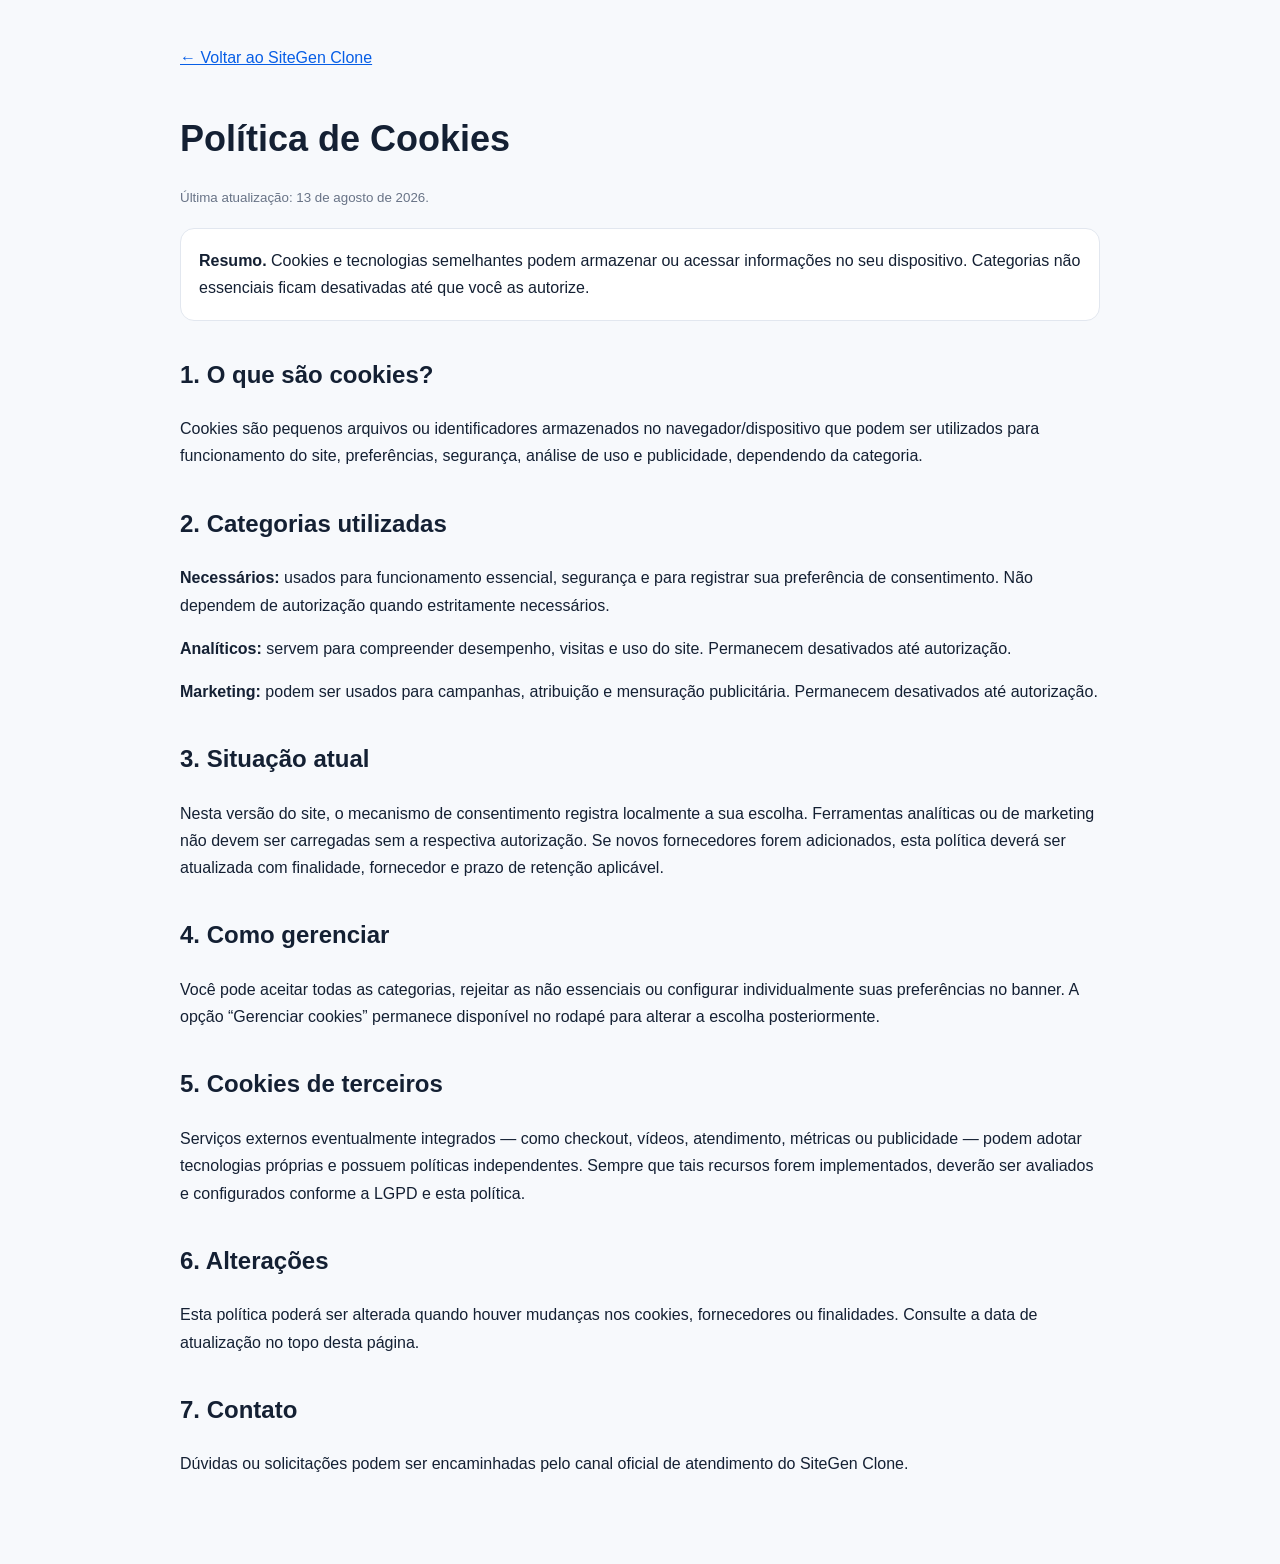
==== cookies.html @ 2927a45b "Add files via upload" ====
<!doctype html><html lang="pt-BR"><head><meta charset="utf-8"><meta name="viewport" content="width=device-width,initial-scale=1"><title>Política de Cookies — SiteGen Clone</title><style>
body{font-family:Arial,sans-serif;margin:0;background:#f7f9fc;color:#142033;line-height:1.7}
main{max-width:920px;margin:auto;padding:44px 22px 70px}h1{font-size:36px;line-height:1.1}h2{margin-top:34px}a{color:#075ee6}.back{display:inline-block;margin-bottom:24px}.box{background:white;border:1px solid #e2e7ef;border-radius:14px;padding:18px;margin:18px 0}small{color:#687386}
</style></head><body><main><a class="back" href="/">← Voltar ao SiteGen Clone</a>
<h1>Política de Cookies</h1>
<p><small>Última atualização: 13 de agosto de 2026.</small></p>
<div class="box"><strong>Resumo.</strong> Cookies e tecnologias semelhantes podem armazenar ou acessar informações no seu dispositivo. Categorias não essenciais ficam desativadas até que você as autorize.</div>
<h2>1. O que são cookies?</h2>
<p>Cookies são pequenos arquivos ou identificadores armazenados no navegador/dispositivo que podem ser utilizados para funcionamento do site, preferências, segurança, análise de uso e publicidade, dependendo da categoria.</p>
<h2>2. Categorias utilizadas</h2>
<p><strong>Necessários:</strong> usados para funcionamento essencial, segurança e para registrar sua preferência de consentimento. Não dependem de autorização quando estritamente necessários.</p>
<p><strong>Analíticos:</strong> servem para compreender desempenho, visitas e uso do site. Permanecem desativados até autorização.</p>
<p><strong>Marketing:</strong> podem ser usados para campanhas, atribuição e mensuração publicitária. Permanecem desativados até autorização.</p>
<h2>3. Situação atual</h2>
<p>Nesta versão do site, o mecanismo de consentimento registra localmente a sua escolha. Ferramentas analíticas ou de marketing não devem ser carregadas sem a respectiva autorização. Se novos fornecedores forem adicionados, esta política deverá ser atualizada com finalidade, fornecedor e prazo de retenção aplicável.</p>
<h2>4. Como gerenciar</h2>
<p>Você pode aceitar todas as categorias, rejeitar as não essenciais ou configurar individualmente suas preferências no banner. A opção “Gerenciar cookies” permanece disponível no rodapé para alterar a escolha posteriormente.</p>
<h2>5. Cookies de terceiros</h2>
<p>Serviços externos eventualmente integrados — como checkout, vídeos, atendimento, métricas ou publicidade — podem adotar tecnologias próprias e possuem políticas independentes. Sempre que tais recursos forem implementados, deverão ser avaliados e configurados conforme a LGPD e esta política.</p>
<h2>6. Alterações</h2>
<p>Esta política poderá ser alterada quando houver mudanças nos cookies, fornecedores ou finalidades. Consulte a data de atualização no topo desta página.</p>
<h2>7. Contato</h2>
<p>Dúvidas ou solicitações podem ser encaminhadas pelo canal oficial de atendimento do SiteGen Clone.</p>
</main></body></html>
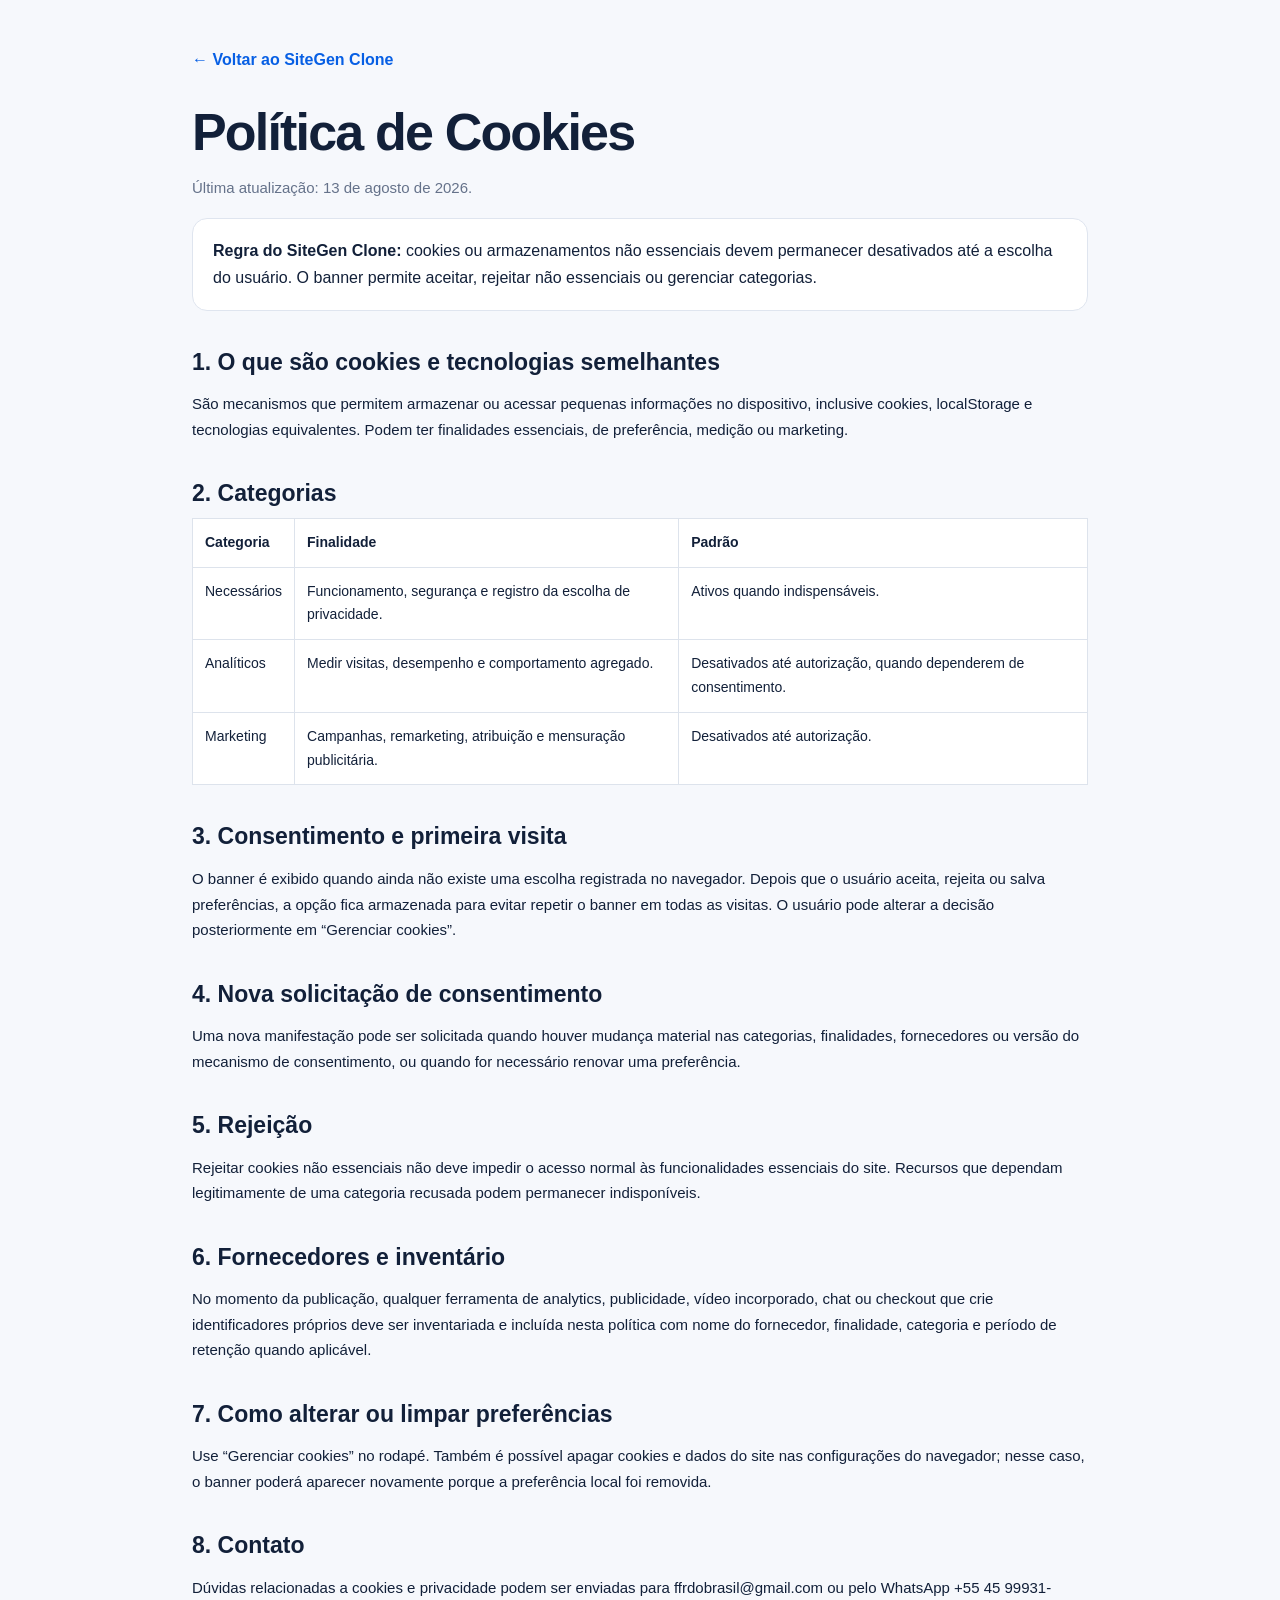
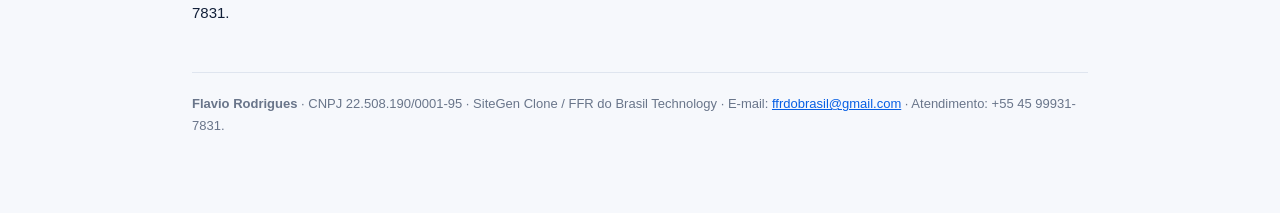
==== commit f0e254af: "Add files via upload" ====
--- a/cookies.html
+++ b/cookies.html
@@ -1,24 +1,53 @@
-<!doctype html><html lang="pt-BR"><head><meta charset="utf-8"><meta name="viewport" content="width=device-width,initial-scale=1"><title>Política de Cookies — SiteGen Clone</title><style>
-body{font-family:Arial,sans-serif;margin:0;background:#f7f9fc;color:#142033;line-height:1.7}
-main{max-width:920px;margin:auto;padding:44px 22px 70px}h1{font-size:36px;line-height:1.1}h2{margin-top:34px}a{color:#075ee6}.back{display:inline-block;margin-bottom:24px}.box{background:white;border:1px solid #e2e7ef;border-radius:14px;padding:18px;margin:18px 0}small{color:#687386}
-</style></head><body><main><a class="back" href="/">← Voltar ao SiteGen Clone</a>
+<!doctype html><html lang="pt-BR"><head><meta charset="utf-8"><meta name="viewport" content="width=device-width,initial-scale=1"><title>Política de Cookies — SiteGen Clone</title>
+<style>
+:root{color-scheme:light}
+*{box-sizing:border-box}
+body{font-family:Arial,Helvetica,sans-serif;margin:0;background:#f6f8fc;color:#122039;line-height:1.7}
+main{max-width:940px;margin:auto;padding:46px 22px 76px}
+h1{font-size:clamp(34px,5vw,52px);line-height:1.05;letter-spacing:-.035em;margin:10px 0 12px}
+h2{font-size:23px;line-height:1.2;margin:38px 0 10px}
+h3{font-size:18px;margin:24px 0 6px}
+p,li{font-size:15px}
+a{color:#075fe4}
+.back{display:inline-flex;margin-bottom:22px;text-decoration:none;font-weight:700}
+.meta{color:#65728a}
+.notice{background:#fff7df;border:1px solid #f2d684;border-radius:14px;padding:16px 18px;margin:20px 0}
+.box{background:#fff;border:1px solid #dfe5ef;border-radius:15px;padding:18px 20px;margin:18px 0}
+table{width:100%;border-collapse:collapse;background:#fff;font-size:14px}
+th,td{padding:12px;border:1px solid #dde3ec;vertical-align:top;text-align:left}
+footer{margin-top:46px;padding-top:20px;border-top:1px solid #dfe5ef;color:#69758a;font-size:13px}
+@media(max-width:650px){main{padding:28px 16px 56px}table{display:block;overflow:auto}h2{font-size:21px}}
+</style>
+</head><body><main><a class="back" href="/">← Voltar ao SiteGen Clone</a>
 <h1>Política de Cookies</h1>
-<p><small>Última atualização: 13 de agosto de 2026.</small></p>
-<div class="box"><strong>Resumo.</strong> Cookies e tecnologias semelhantes podem armazenar ou acessar informações no seu dispositivo. Categorias não essenciais ficam desativadas até que você as autorize.</div>
-<h2>1. O que são cookies?</h2>
-<p>Cookies são pequenos arquivos ou identificadores armazenados no navegador/dispositivo que podem ser utilizados para funcionamento do site, preferências, segurança, análise de uso e publicidade, dependendo da categoria.</p>
-<h2>2. Categorias utilizadas</h2>
-<p><strong>Necessários:</strong> usados para funcionamento essencial, segurança e para registrar sua preferência de consentimento. Não dependem de autorização quando estritamente necessários.</p>
-<p><strong>Analíticos:</strong> servem para compreender desempenho, visitas e uso do site. Permanecem desativados até autorização.</p>
-<p><strong>Marketing:</strong> podem ser usados para campanhas, atribuição e mensuração publicitária. Permanecem desativados até autorização.</p>
-<h2>3. Situação atual</h2>
-<p>Nesta versão do site, o mecanismo de consentimento registra localmente a sua escolha. Ferramentas analíticas ou de marketing não devem ser carregadas sem a respectiva autorização. Se novos fornecedores forem adicionados, esta política deverá ser atualizada com finalidade, fornecedor e prazo de retenção aplicável.</p>
-<h2>4. Como gerenciar</h2>
-<p>Você pode aceitar todas as categorias, rejeitar as não essenciais ou configurar individualmente suas preferências no banner. A opção “Gerenciar cookies” permanece disponível no rodapé para alterar a escolha posteriormente.</p>
-<h2>5. Cookies de terceiros</h2>
-<p>Serviços externos eventualmente integrados — como checkout, vídeos, atendimento, métricas ou publicidade — podem adotar tecnologias próprias e possuem políticas independentes. Sempre que tais recursos forem implementados, deverão ser avaliados e configurados conforme a LGPD e esta política.</p>
-<h2>6. Alterações</h2>
-<p>Esta política poderá ser alterada quando houver mudanças nos cookies, fornecedores ou finalidades. Consulte a data de atualização no topo desta página.</p>
-<h2>7. Contato</h2>
-<p>Dúvidas ou solicitações podem ser encaminhadas pelo canal oficial de atendimento do SiteGen Clone.</p>
-</main></body></html>+<p class="meta">Última atualização: 13 de agosto de 2026.</p>
+<div class="box"><strong>Regra do SiteGen Clone:</strong> cookies ou armazenamentos não essenciais devem permanecer desativados até a escolha do usuário. O banner permite aceitar, rejeitar não essenciais ou gerenciar categorias.</div>
+
+<h2>1. O que são cookies e tecnologias semelhantes</h2>
+<p>São mecanismos que permitem armazenar ou acessar pequenas informações no dispositivo, inclusive cookies, localStorage e tecnologias equivalentes. Podem ter finalidades essenciais, de preferência, medição ou marketing.</p>
+
+<h2>2. Categorias</h2>
+<table><thead><tr><th>Categoria</th><th>Finalidade</th><th>Padrão</th></tr></thead><tbody>
+<tr><td>Necessários</td><td>Funcionamento, segurança e registro da escolha de privacidade.</td><td>Ativos quando indispensáveis.</td></tr>
+<tr><td>Analíticos</td><td>Medir visitas, desempenho e comportamento agregado.</td><td>Desativados até autorização, quando dependerem de consentimento.</td></tr>
+<tr><td>Marketing</td><td>Campanhas, remarketing, atribuição e mensuração publicitária.</td><td>Desativados até autorização.</td></tr>
+</tbody></table>
+
+<h2>3. Consentimento e primeira visita</h2>
+<p>O banner é exibido quando ainda não existe uma escolha registrada no navegador. Depois que o usuário aceita, rejeita ou salva preferências, a opção fica armazenada para evitar repetir o banner em todas as visitas. O usuário pode alterar a decisão posteriormente em “Gerenciar cookies”.</p>
+
+<h2>4. Nova solicitação de consentimento</h2>
+<p>Uma nova manifestação pode ser solicitada quando houver mudança material nas categorias, finalidades, fornecedores ou versão do mecanismo de consentimento, ou quando for necessário renovar uma preferência.</p>
+
+<h2>5. Rejeição</h2>
+<p>Rejeitar cookies não essenciais não deve impedir o acesso normal às funcionalidades essenciais do site. Recursos que dependam legitimamente de uma categoria recusada podem permanecer indisponíveis.</p>
+
+<h2>6. Fornecedores e inventário</h2>
+<p>No momento da publicação, qualquer ferramenta de analytics, publicidade, vídeo incorporado, chat ou checkout que crie identificadores próprios deve ser inventariada e incluída nesta política com nome do fornecedor, finalidade, categoria e período de retenção quando aplicável.</p>
+
+<h2>7. Como alterar ou limpar preferências</h2>
+<p>Use “Gerenciar cookies” no rodapé. Também é possível apagar cookies e dados do site nas configurações do navegador; nesse caso, o banner poderá aparecer novamente porque a preferência local foi removida.</p>
+
+<h2>8. Contato</h2>
+<p>Dúvidas relacionadas a cookies e privacidade podem ser enviadas para ffrdobrasil@gmail.com ou pelo WhatsApp +55 45 99931-7831.</p>
+<footer><strong>Flavio Rodrigues</strong> · CNPJ 22.508.190/0001-95 · SiteGen Clone / FFR do Brasil Technology · E-mail: <a href="mailto:ffrdobrasil@gmail.com">ffrdobrasil@gmail.com</a> · Atendimento: +55 45 99931-7831.</footer></main></body></html>
